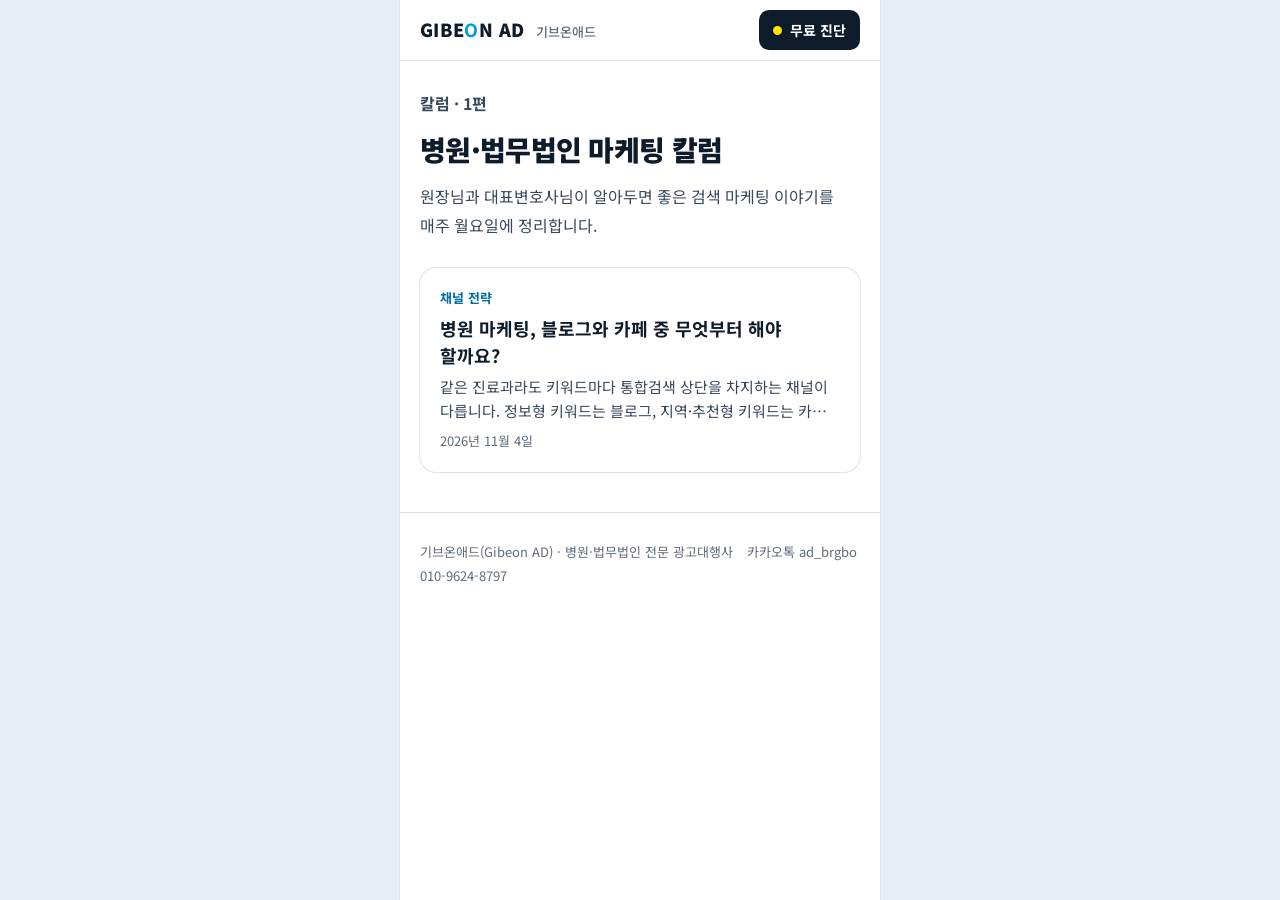
==== column/index.html @ 5d7c305a "홈페이지 + 칼럼 구조 + 첫 칼럼 Co-Authored-By: Claude Opus 5.5 <noreply@anthropic.com> Claude-Session: https://" ====
<!doctype html>
<html lang="ko">
<head>
<meta charset="utf-8">
<meta name="viewport" content="width=device-width, initial-scale=1, viewport-fit=cover">
<title>병원·법무법인 마케팅 칼럼 | 기브온애드</title>
<meta name="description" content="병원광고, 병원마케팅, 법무법인마케팅 실무 칼럼. 블로그·카페 노출 전략, 의료광고·변호사 광고 규정, 진료과·사건 분야별 키워드 전략을 매주 정리합니다.">
<meta name="robots" content="index,follow">
<link rel="canonical" href="https://gibeonad.netlify.app/column/">
<meta property="og:type" content="website">
<meta property="og:site_name" content="기브온애드">
<meta property="og:title" content="병원·법무법인 마케팅 칼럼 | 기브온애드">
<meta property="og:description" content="블로그·카페 노출 전략과 광고 규정, 키워드 전략을 매주 정리합니다.">
<meta property="og:url" content="https://gibeonad.netlify.app/column/">
<meta property="og:image" content="https://gibeonad.netlify.app/og-image.png">
<link rel="icon" href="/favicon.ico" sizes="any">
<link rel="icon" href="/favicon.svg" type="image/svg+xml">
<link rel="apple-touch-icon" href="/apple-touch-icon.png">
<link rel="stylesheet" href="https://fonts.googleapis.com/css2?family=Noto+Sans+KR:wght@400;500;700;900&display=swap">
<link rel="stylesheet" href="/assets/column.css">
</head>
<body>
<header class="top"><div class="wrap">
  <a class="logo" href="/">GIBE<b>O</b>N AD <small>기브온애드</small></a>
  <a class="btn btn-primary" href="/#diagnose"><span class="dot"></span>무료 진단</a>
</div></header>
<main>
  <div class="wrap list-h">
    <p class="eyebrow">칼럼 · 1편</p>
    <h1>병원·법무법인 마케팅 칼럼</h1>
    <p>원장님과 대표변호사님이 알아두면 좋은 검색 마케팅 이야기를 매주 월요일에 정리합니다.</p>
  </div>
  <div class="wrap items"><a class="item" href="/column/hospital-blog-vs-cafe/"><span class="c">채널 전략</span><b>병원 마케팅, 블로그와 카페 중 무엇부터 해야 할까요?</b><span>같은 진료과라도 키워드마다 통합검색 상단을 차지하는 채널이 다릅니다. 정보형 키워드는 블로그, 지역·추천형 키워드는 카페가 유리한 이유와 우리 병원 키워드를 직접 확인하는 방법을 정리했습니다.</span><time datetime="2026-11-04">2026년 11월 4일</time></a>
</div>
</main>
<footer><div class="wrap"><span>기브온애드(Gibeon AD) · 병원·법무법인 전문 광고대행사</span><span>카카오톡 ad_brgbo</span><span>010-9624-8797</span></div></footer>
</body>
</html>
---- assets/column.css ----
:root{--bg:#fff;--bg-2:#f2f6fa;--outer:#e6edf4;--ink:#0d1b2a;--ink-2:#38485a;--ink-3:#5d6b7b;--line:#dbe3ec;--brand:#0098dc;--brand-ink:#006da3;--brand-soft:#e2f4fc;--mark:#e0362c;--ok:#0f9455;--ok-soft:#e3f5eb;--card:#fff;
--f:"Noto Sans KR","Apple SD Gothic Neo","Malgun Gothic",sans-serif;--col:480px;color-scheme:light}
@media (prefers-color-scheme:dark){:root{--bg:#0c1824;--bg-2:#112232;--outer:#070f17;--ink:#edf3f9;--ink-2:#c3d0dc;--ink-3:#95a6b7;--line:#223a50;--brand:#33bdf7;--brand-ink:#7fd6ff;--brand-soft:#0f3045;--ok:#41d08a;--ok-soft:#0f3324;--card:#122333;color-scheme:dark}}
*{box-sizing:border-box}
html{background:var(--outer)}
body{margin:0 auto;max-width:var(--col);min-height:100vh;background:var(--bg);color:var(--ink);font-family:var(--f);font-size:17px;line-height:1.8;word-break:keep-all;overflow-wrap:break-word;-webkit-font-smoothing:antialiased;box-shadow:0 0 0 1px var(--line)}
a{color:inherit}
img{max-width:100%}
.wrap{padding-left:max(20px,env(safe-area-inset-left,0px));padding-right:max(20px,env(safe-area-inset-right,0px))}
.top{position:sticky;top:0;z-index:50;background:var(--bg);border-bottom:1px solid var(--line)}
.top .wrap{display:flex;align-items:center;gap:12px;height:60px}
.logo{font:900 18px/1 var(--f);letter-spacing:.02em;text-decoration:none;white-space:nowrap}
.logo b{color:var(--brand)}
.logo small{margin-left:6px;font:500 13px var(--f);color:var(--ink-3);letter-spacing:0}
.top .btn{margin-left:auto}
.btn{display:inline-flex;align-items:center;justify-content:center;gap:8px;border:0;border-radius:12px;padding:16px 20px;font:700 16px/1 var(--f);cursor:pointer;text-decoration:none;min-height:52px}
.top .btn{padding:10px 14px;font-size:14px;min-height:40px;border-radius:10px}
.btn-primary{background:var(--ink);color:var(--bg)}
.btn-ghost{background:var(--card);color:var(--ink);box-shadow:inset 0 0 0 1.5px var(--line)}
.dot{width:9px;height:9px;border-radius:50%;background:#fee500;box-shadow:0 0 0 2px rgba(0,0,0,.15)}
.crumb{padding-block:18px 0;font-size:14px;color:var(--ink-3)}
.crumb a{text-decoration:none;color:var(--brand-ink);font-weight:700}
.art-head{padding-block:14px 26px;border-bottom:1px solid var(--line);display:grid;gap:12px}
.cat{justify-self:start;font-size:13px;font-weight:700;color:var(--brand-ink);background:var(--brand-soft);padding:5px 9px;border-radius:6px}
.art-head h1{margin:0;font-size:28px;line-height:1.4;font-weight:900;letter-spacing:-.025em;text-wrap:balance}
.art-head .desc{margin:0;color:var(--ink-2);font-size:16px}
.art-head .meta{font-size:14px;color:var(--ink-3)}
.toc{margin-block:24px 0;padding:18px 18px 18px 20px;border-radius:14px;background:var(--bg-2)}
.toc b{font-size:15px}
.toc ol{margin:8px 0 0;padding-left:20px;font-size:15px;line-height:1.7}
.toc a{text-decoration:none;color:var(--ink-2)}
.body{padding-block:8px 32px}
.body h2{margin:40px 0 12px;font-size:22px;line-height:1.45;font-weight:900;letter-spacing:-.02em;scroll-margin-top:72px}
.body h3{margin:28px 0 8px;font-size:18px;line-height:1.5;font-weight:700}
.body p{margin:0 0 16px}
.body ul,.body ol{margin:0 0 18px;padding-left:22px}
.body li{margin-bottom:8px}
.body strong{font-weight:700;background:linear-gradient(transparent 62%,var(--brand-soft) 0)}
.body a{color:var(--brand-ink);font-weight:700}
.body blockquote{margin:22px 0;padding:16px 18px;border-left:4px solid var(--brand);background:var(--bg-2);border-radius:0 12px 12px 0}
.body blockquote p{margin:0;font-weight:500}
.tbl{overflow-x:auto;margin:0 0 20px}
.tbl table{border-collapse:collapse;width:100%;font-size:15px;min-width:420px}
.tbl th,.tbl td{border-bottom:1px solid var(--line);padding:10px;text-align:left;vertical-align:top;line-height:1.6}
.tbl th{background:var(--bg-2);font-weight:700}
.sources{margin-bottom:28px;padding:18px;border-radius:14px;box-shadow:0 0 0 1px var(--line)}
.sources h2{margin:0 0 8px;font-size:16px}
.sources ul{margin:0;padding-left:18px;font-size:14px;color:var(--ink-2)}
.sources a{color:var(--brand-ink)}
.cta{margin-block:8px 40px;padding:24px 20px;border-radius:18px;background:var(--ink);color:var(--bg);display:grid;gap:12px}
.cta b{font-size:21px;line-height:1.45}
.cta p{margin:0;font-size:15px;opacity:.85}
.cta .btn{background:var(--bg);color:var(--ink)}
.cta .id{font-size:14px;opacity:.85}
.list-h{padding-block:28px 8px}
.list-h h1{margin:6px 0 8px;font-size:28px;font-weight:900;letter-spacing:-.025em}
.list-h p{margin:0;color:var(--ink-2);font-size:16px}
.eyebrow{font-size:14px;font-weight:700;color:var(--brand-ink)}
.items{display:grid;gap:12px;padding-block:20px 40px}
.related{padding-block:8px 32px}
.related h2{font-size:19px;margin:0 0 12px}
.related .items{padding:0}
.item{display:grid;gap:6px;padding:20px;border-radius:16px;background:var(--card);box-shadow:0 0 0 1px var(--line);text-decoration:none}
.item .c{font-size:13px;font-weight:700;color:var(--brand-ink)}
.item b{font-size:18px;line-height:1.5}
.item span{font-size:15px;color:var(--ink-2);line-height:1.6;display:-webkit-box;-webkit-line-clamp:2;-webkit-box-orient:vertical;overflow:hidden}
.item time{font-size:13px;color:var(--ink-3)}
footer{padding-block:28px 120px;font-size:13px;line-height:1.7;color:var(--ink-3);border-top:1px solid var(--line)}
footer .wrap{display:flex;flex-wrap:wrap;gap:2px 14px}
.mbar{display:flex;position:fixed;left:50%;transform:translateX(-50%);width:100%;max-width:var(--col);bottom:0;z-index:55;gap:8px;background:var(--bg);border-top:1px solid var(--line);padding:10px 16px calc(10px + env(safe-area-inset-bottom,0px))}
.mbar .btn{flex:1}
.toast{position:fixed;left:50%;bottom:calc(90px + env(safe-area-inset-bottom,0px));transform:translateX(-50%);background:var(--ink);color:var(--bg);padding:12px 16px;border-radius:10px;font-size:14px;z-index:70;opacity:0;pointer-events:none;transition:opacity .2s}
.toast.show{opacity:1}
:focus-visible{outline:3px solid var(--brand);outline-offset:2px;border-radius:6px}
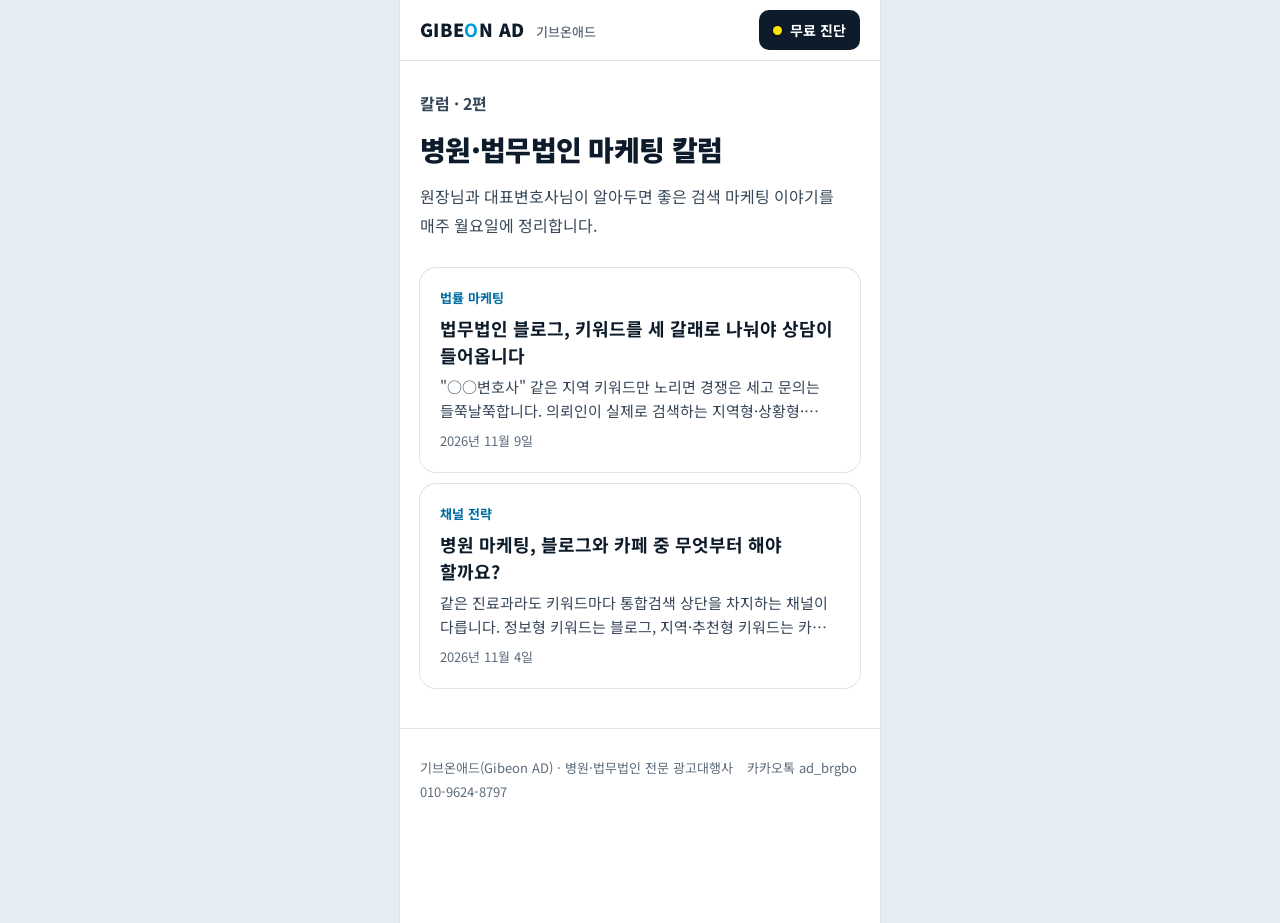
==== commit ca1dd3fd: "칼럼: 법무법인 블로그, 키워드를 세 갈래로 나눠야 상담이 들어옵니다 Co-Authored-By: Claude Opus 5.5 <noreply@anthropic.com> Claud" ====
--- a/column/index.html
+++ b/column/index.html
@@ -26,11 +26,12 @@
 </div></header>
 <main>
   <div class="wrap list-h">
-    <p class="eyebrow">칼럼 · 1편</p>
+    <p class="eyebrow">칼럼 · 2편</p>
     <h1>병원·법무법인 마케팅 칼럼</h1>
     <p>원장님과 대표변호사님이 알아두면 좋은 검색 마케팅 이야기를 매주 월요일에 정리합니다.</p>
   </div>
-  <div class="wrap items"><a class="item" href="/column/hospital-blog-vs-cafe/"><span class="c">채널 전략</span><b>병원 마케팅, 블로그와 카페 중 무엇부터 해야 할까요?</b><span>같은 진료과라도 키워드마다 통합검색 상단을 차지하는 채널이 다릅니다. 정보형 키워드는 블로그, 지역·추천형 키워드는 카페가 유리한 이유와 우리 병원 키워드를 직접 확인하는 방법을 정리했습니다.</span><time datetime="2026-11-04">2026년 11월 4일</time></a>
+  <div class="wrap items"><a class="item" href="/column/law-firm-keyword-strategy/"><span class="c">법률 마케팅</span><b>법무법인 블로그, 키워드를 세 갈래로 나눠야 상담이 들어옵니다</b><span>&quot;○○변호사&quot; 같은 지역 키워드만 노리면 경쟁은 세고 문의는 들쭉날쭉합니다. 의뢰인이 실제로 검색하는 지역형·상황형·절차형 키워드를 나누고, 광고 규정을 지키며 쓰는 방법을 정리했습니다.</span><time datetime="2026-11-09">2026년 11월 9일</time></a>
+<a class="item" href="/column/hospital-blog-vs-cafe/"><span class="c">채널 전략</span><b>병원 마케팅, 블로그와 카페 중 무엇부터 해야 할까요?</b><span>같은 진료과라도 키워드마다 통합검색 상단을 차지하는 채널이 다릅니다. 정보형 키워드는 블로그, 지역·추천형 키워드는 카페가 유리한 이유와 우리 병원 키워드를 직접 확인하는 방법을 정리했습니다.</span><time datetime="2026-11-04">2026년 11월 4일</time></a>
 </div>
 </main>
 <footer><div class="wrap"><span>기브온애드(Gibeon AD) · 병원·법무법인 전문 광고대행사</span><span>카카오톡 ad_brgbo</span><span>010-9624-8797</span></div></footer>
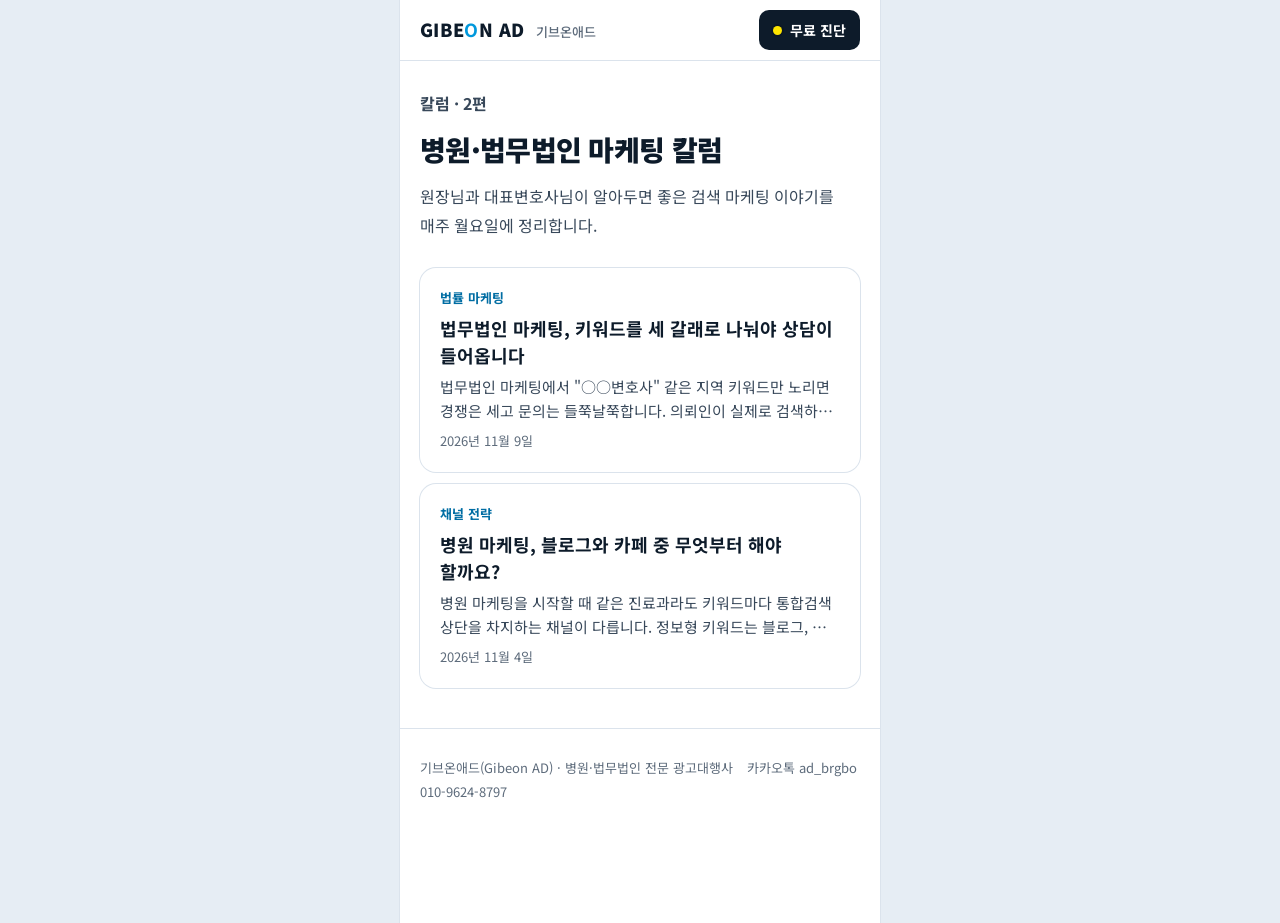
==== commit 1624f82d: "칼럼 노출 키워드 지침 추가, 기존 칼럼에 키워드 반영 Co-Authored-By: Claude Opus 5.5 <noreply@anthropic.com> Claude-Sessio" ====
--- a/column/index.html
+++ b/column/index.html
@@ -30,8 +30,8 @@
     <h1>병원·법무법인 마케팅 칼럼</h1>
     <p>원장님과 대표변호사님이 알아두면 좋은 검색 마케팅 이야기를 매주 월요일에 정리합니다.</p>
   </div>
-  <div class="wrap items"><a class="item" href="/column/law-firm-keyword-strategy/"><span class="c">법률 마케팅</span><b>법무법인 블로그, 키워드를 세 갈래로 나눠야 상담이 들어옵니다</b><span>&quot;○○변호사&quot; 같은 지역 키워드만 노리면 경쟁은 세고 문의는 들쭉날쭉합니다. 의뢰인이 실제로 검색하는 지역형·상황형·절차형 키워드를 나누고, 광고 규정을 지키며 쓰는 방법을 정리했습니다.</span><time datetime="2026-11-09">2026년 11월 9일</time></a>
-<a class="item" href="/column/hospital-blog-vs-cafe/"><span class="c">채널 전략</span><b>병원 마케팅, 블로그와 카페 중 무엇부터 해야 할까요?</b><span>같은 진료과라도 키워드마다 통합검색 상단을 차지하는 채널이 다릅니다. 정보형 키워드는 블로그, 지역·추천형 키워드는 카페가 유리한 이유와 우리 병원 키워드를 직접 확인하는 방법을 정리했습니다.</span><time datetime="2026-11-04">2026년 11월 4일</time></a>
+  <div class="wrap items"><a class="item" href="/column/law-firm-keyword-strategy/"><span class="c">법률 마케팅</span><b>법무법인 마케팅, 키워드를 세 갈래로 나눠야 상담이 들어옵니다</b><span>법무법인 마케팅에서 &quot;○○변호사&quot; 같은 지역 키워드만 노리면 경쟁은 세고 문의는 들쭉날쭉합니다. 의뢰인이 실제로 검색하는 지역형·상황형·절차형 키워드를 나누고, 변호사 마케팅 광고 규정을 지키며 쓰는 방법을 정리했습니다.</span><time datetime="2026-11-09">2026년 11월 9일</time></a>
+<a class="item" href="/column/hospital-blog-vs-cafe/"><span class="c">채널 전략</span><b>병원 마케팅, 블로그와 카페 중 무엇부터 해야 할까요?</b><span>병원 마케팅을 시작할 때 같은 진료과라도 키워드마다 통합검색 상단을 차지하는 채널이 다릅니다. 정보형 키워드는 블로그, 지역·추천형 키워드는 카페가 유리한 이유와 병원 광고 전에 우리 병원 키워드를 직접 확인하는 방법을 정리했습니다.</span><time datetime="2026-11-04">2026년 11월 4일</time></a>
 </div>
 </main>
 <footer><div class="wrap"><span>기브온애드(Gibeon AD) · 병원·법무법인 전문 광고대행사</span><span>카카오톡 ad_brgbo</span><span>010-9624-8797</span></div></footer>
